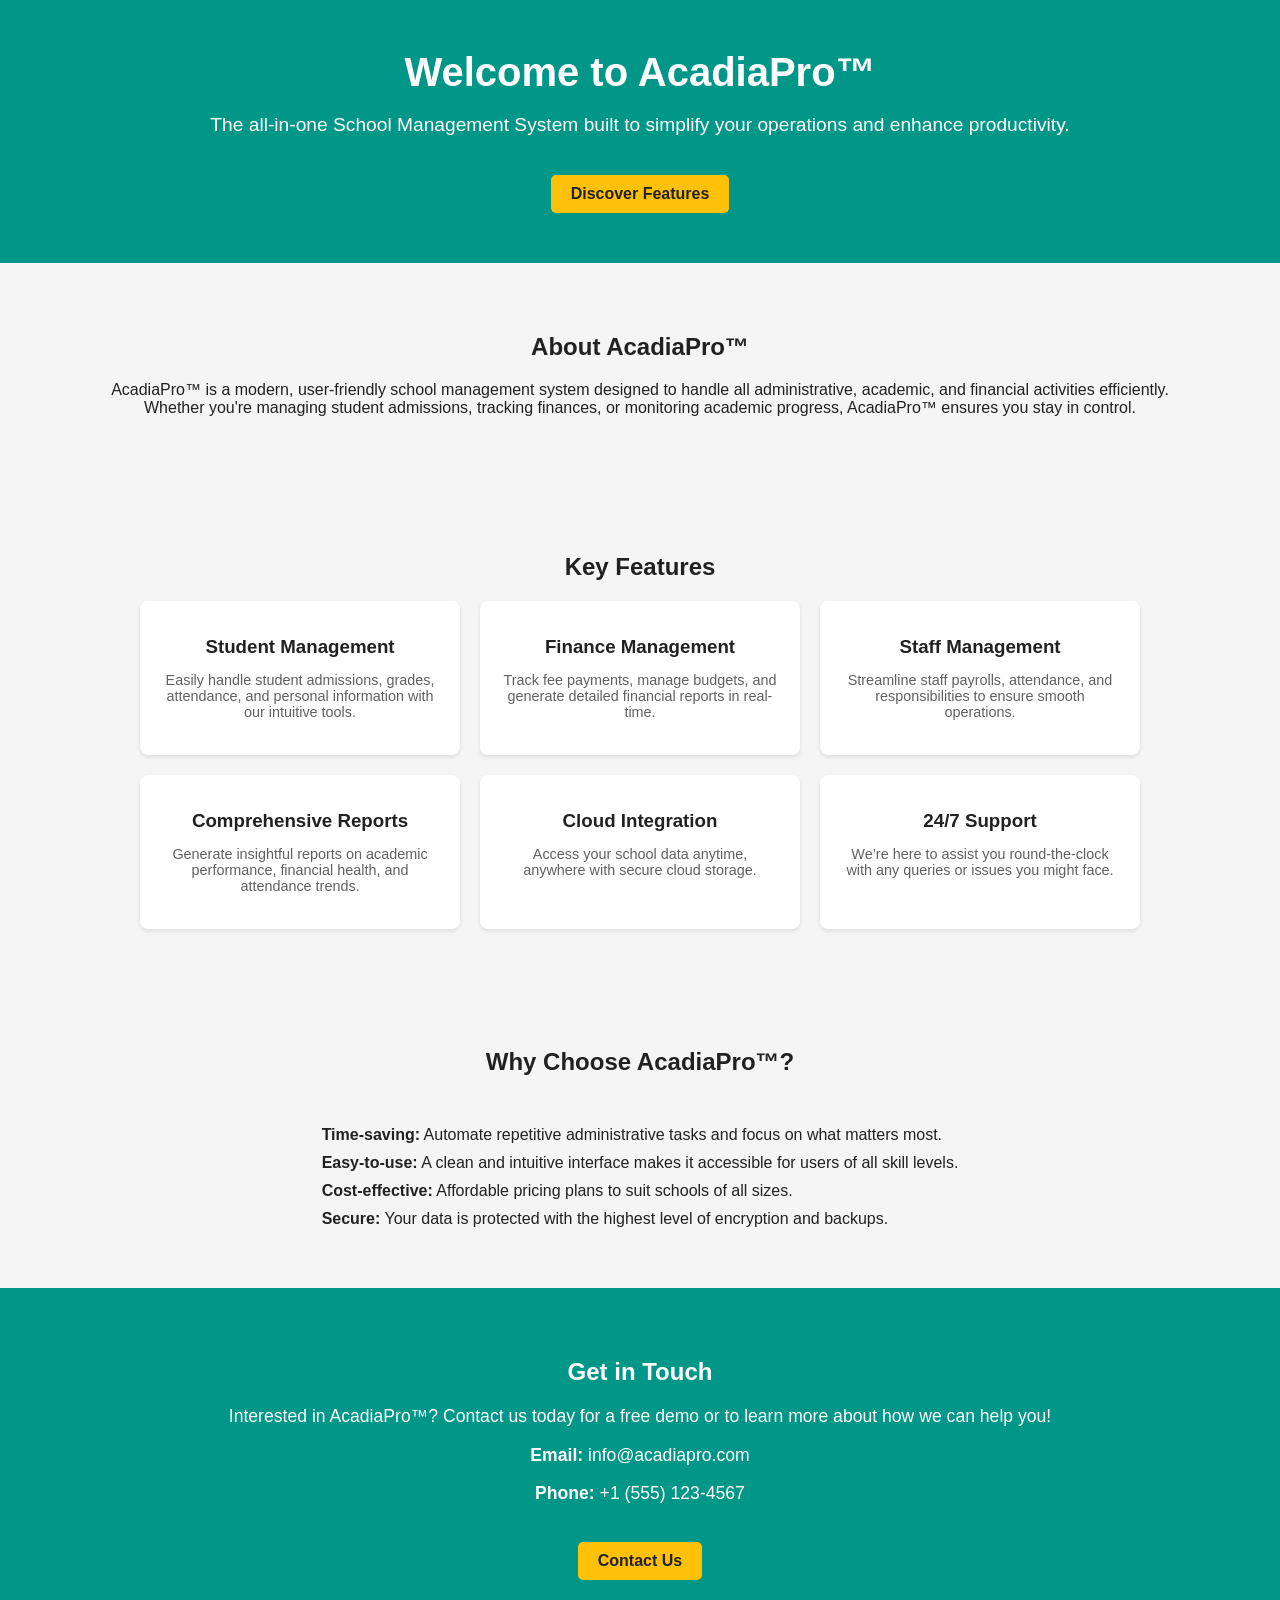
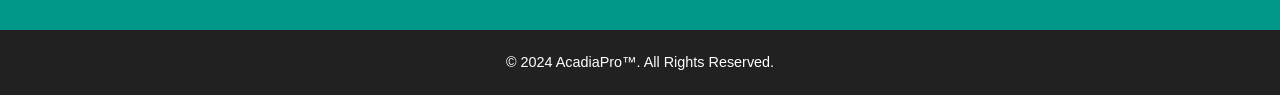
==== index.html @ 2bac4168 "Version 1.0.0" ====
<!DOCTYPE html>
<html lang="en">
<head>
    <meta charset="UTF-8">
    <meta name="viewport" content="width=device-width, initial-scale=1.0">
    <title>About AcadiaPro - School Management System</title>
    <link rel="stylesheet" href="info-page.css">
</head>
<body>
    <header class="hero">
        <div class="container">
            <h1>Welcome to AcadiaPro™</h1>
            <p>The all-in-one School Management System built to simplify your operations and enhance productivity.</p>
            <a href="#features" class="cta-btn">Discover Features</a>
        </div>
    </header>

    <section id="about" class="about-section">
        <div class="container">
            <h2>About AcadiaPro™</h2>
            <p>AcadiaPro™ is a modern, user-friendly school management system designed to handle all administrative, academic, and financial activities efficiently. Whether you're managing student admissions, tracking finances, or monitoring academic progress, AcadiaPro™ ensures you stay in control.</p>
        </div>
    </section>

    <section id="features" class="features-section">
        <div class="container">
            <h2>Key Features</h2>
            <div class="features">
                <div class="feature">
                    <i class="icon-students"></i>
                    <h3>Student Management</h3>
                    <p>Easily handle student admissions, grades, attendance, and personal information with our intuitive tools.</p>
                </div>
                <div class="feature">
                    <i class="icon-finance"></i>
                    <h3>Finance Management</h3>
                    <p>Track fee payments, manage budgets, and generate detailed financial reports in real-time.</p>
                </div>
                <div class="feature">
                    <i class="icon-staff"></i>
                    <h3>Staff Management</h3>
                    <p>Streamline staff payrolls, attendance, and responsibilities to ensure smooth operations.</p>
                </div>
                <div class="feature">
                    <i class="icon-reports"></i>
                    <h3>Comprehensive Reports</h3>
                    <p>Generate insightful reports on academic performance, financial health, and attendance trends.</p>
                </div>
                <div class="feature">
                    <i class="icon-cloud"></i>
                    <h3>Cloud Integration</h3>
                    <p>Access your school data anytime, anywhere with secure cloud storage.</p>
                </div>
                <div class="feature">
                    <i class="icon-support"></i>
                    <h3>24/7 Support</h3>
                    <p>We’re here to assist you round-the-clock with any queries or issues you might face.</p>
                </div>
            </div>
        </div>
    </section>

    <section id="benefits" class="benefits-section">
        <div class="container">
            <h2>Why Choose AcadiaPro™?</h2>
            <ul>
                <li><strong>Time-saving:</strong> Automate repetitive administrative tasks and focus on what matters most.</li>
                <li><strong>Easy-to-use:</strong> A clean and intuitive interface makes it accessible for users of all skill levels.</li>
                <li><strong>Cost-effective:</strong> Affordable pricing plans to suit schools of all sizes.</li>
                <li><strong>Secure:</strong> Your data is protected with the highest level of encryption and backups.</li>
            </ul>
        </div>
    </section>

    <section id="contact" class="contact-section">
        <div class="container">
            <h2>Get in Touch</h2>
            <p>Interested in AcadiaPro™? Contact us today for a free demo or to learn more about how we can help you!</p>
            <div class="contact-info">
                <p><strong>Email:</strong> info@acadiapro.com</p>
                <p><strong>Phone:</strong> +1 (555) 123-4567</p>
            </div>
            <a href="mailto:info@acadiapro.com" class="cta-btn">Contact Us</a>
        </div>
    </section>

    <footer>
        <div class="container">
            <p>© 2024 AcadiaPro™. All Rights Reserved.</p>
        </div>
    </footer>
</body>
</html>
---- info-page.css ----
body {
    font-family: 'Poppins', sans-serif;
    margin: 0;
    padding: 0;
    color: #212121;
}

.container {
    width: 90%;
    max-width: 1200px;
    margin: 0 auto;
}

header.hero {
    background: #009688;
    color: white;
    text-align: center;
    padding: 50px 20px;
}

header.hero h1 {
    font-size: 2.5rem;
    margin: 0 0 10px;
}

header.hero p {
    font-size: 1.2rem;
}

header.hero .cta-btn {
    display: inline-block;
    margin-top: 20px;
    padding: 10px 20px;
    background: #FFC107;
    color: #212121;
    text-decoration: none;
    border-radius: 5px;
    font-weight: bold;
}

header.hero .cta-btn:hover {
    background: #FFA000;
}

.about-section, .features-section, .benefits-section, .contact-section {
    padding: 50px 20px;
    background: #F5F5F5;
    text-align: center;
}

.features-section .features {
    display: flex;
    flex-wrap: wrap;
    gap: 20px;
    justify-content: center;
}

.feature {
    background: #FFFFFF;
    padding: 20px;
    border-radius: 8px;
    width: 280px;
    box-shadow: 0 2px 4px rgba(0, 0, 0, 0.1);
    text-align: center;
}

.feature h3 {
    margin: 15px 0 10px;
}

.feature p {
    font-size: 0.9rem;
    color: #616161;
}

.benefits-section ul {
    list-style: none;
    padding: 0;
    margin: 20px 0 0;
    text-align: left;
    display: inline-block;
}

.benefits-section ul li {
    margin: 10px 0;
    font-size: 1rem;
}

.contact-section {
    background: #009688;
    color: white;
    padding: 50px 20px;
}

.contact-section p {
    font-size: 1.1rem;
}

.contact-section .cta-btn {
    display: inline-block;
    margin-top: 20px;
    padding: 10px 20px;
    background: #FFC107;
    color: #212121;
    text-decoration: none;
    border-radius: 5px;
    font-weight: bold;
}

footer {
    text-align: center;
    background: #212121;
    color: white;
    padding: 10px 0;
    font-size: 0.9rem;
}
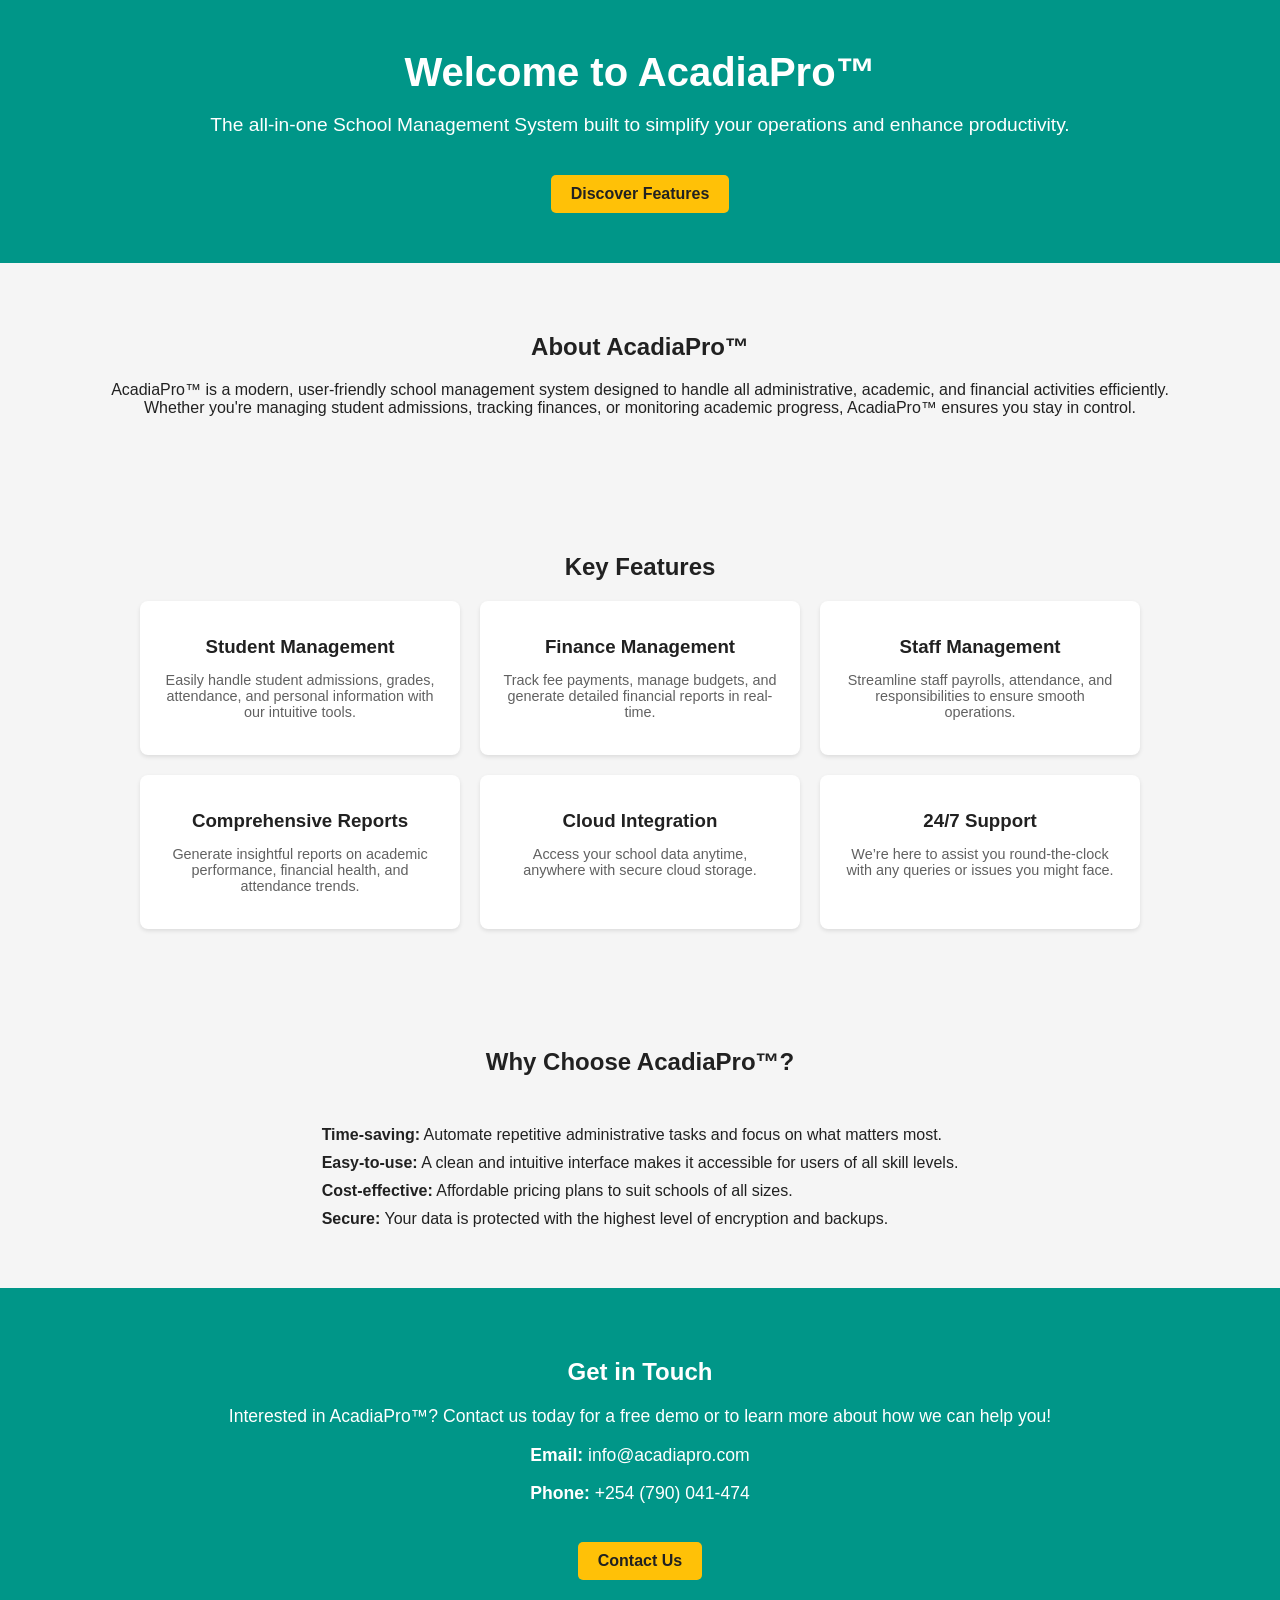
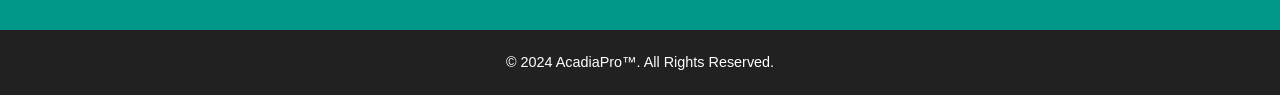
==== commit c776cac1: "V 1.3.2" ====
--- a/index.html
+++ b/index.html
@@ -78,9 +78,9 @@
             <p>Interested in AcadiaPro™? Contact us today for a free demo or to learn more about how we can help you!</p>
             <div class="contact-info">
                 <p><strong>Email:</strong> info@acadiapro.com</p>
-                <p><strong>Phone:</strong> +1 (555) 123-4567</p>
+                <p><strong>Phone:</strong> +254 (790) 041-474</p>
             </div>
-            <a href="mailto:info@acadiapro.com" class="cta-btn">Contact Us</a>
+            <a href="mailto:barkachakiplimo@gmail.com" class="cta-btn">Contact Us</a>
         </div>
     </section>
 
